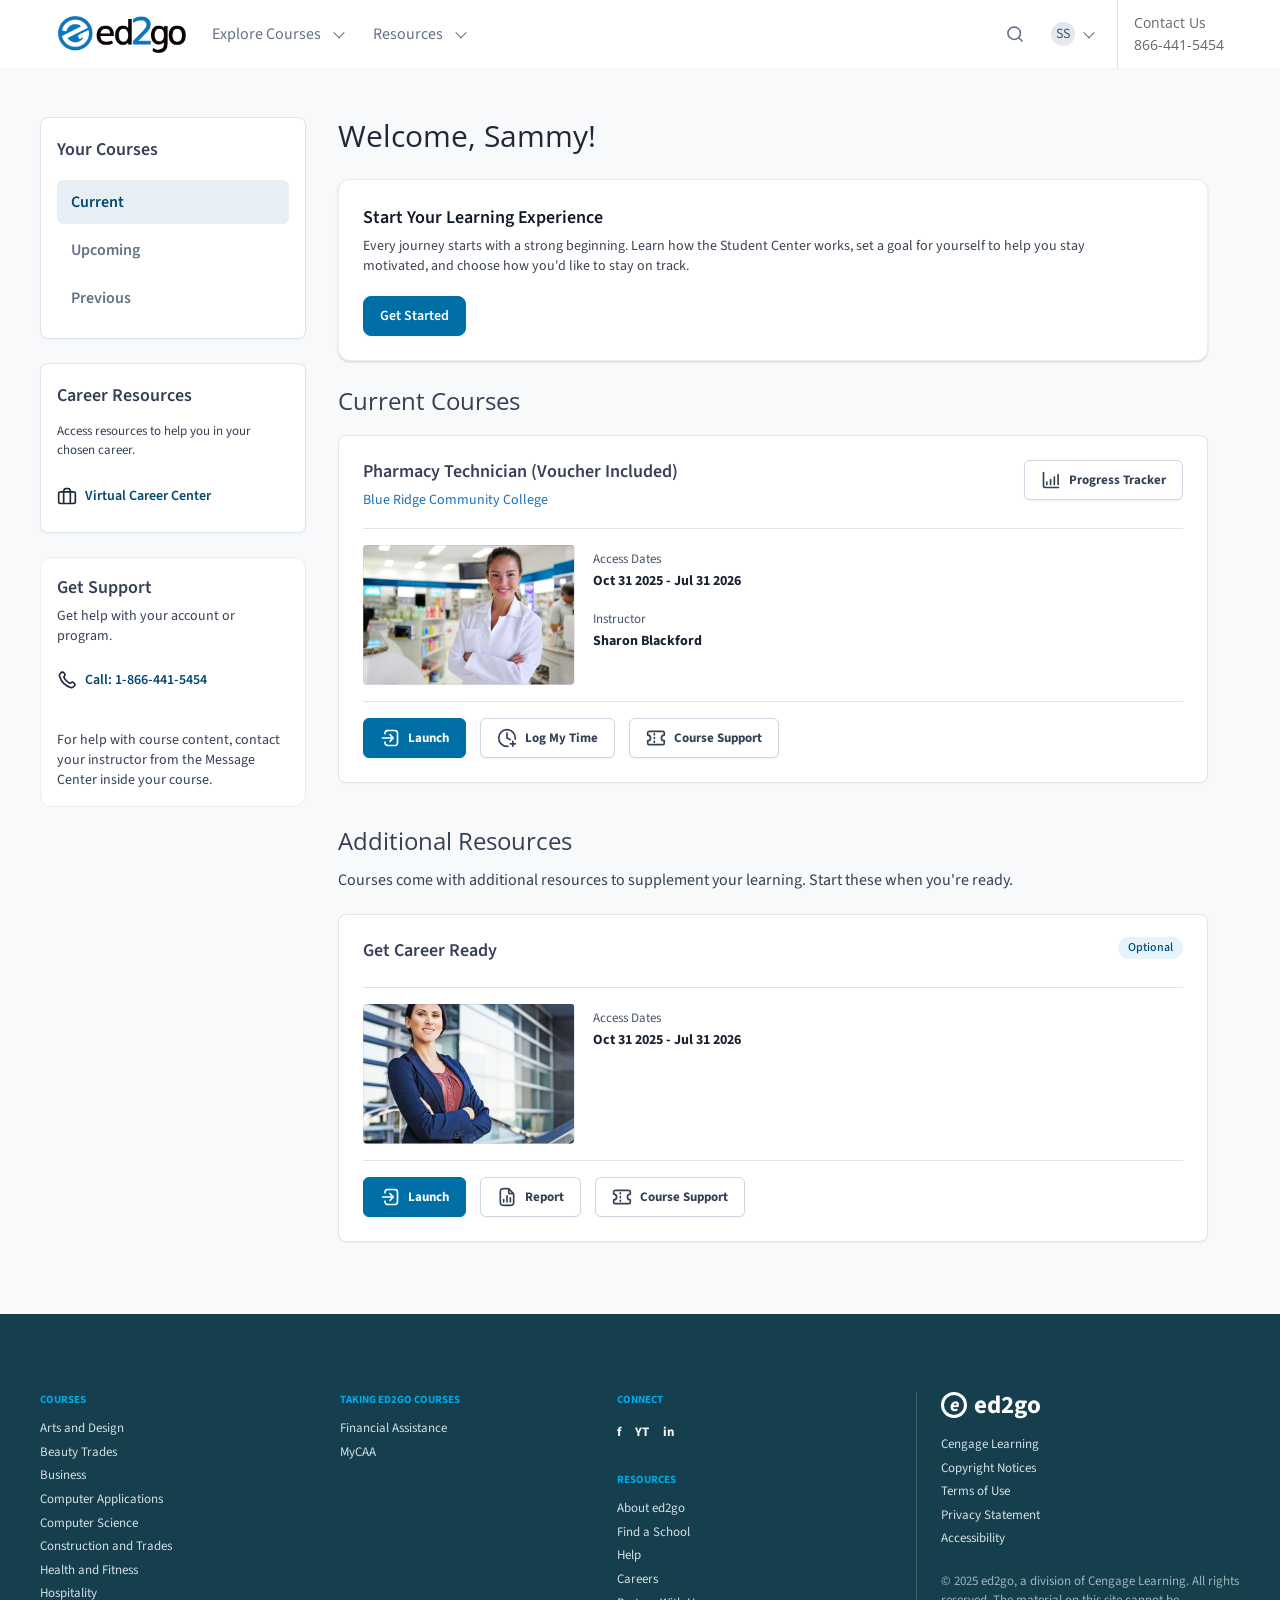
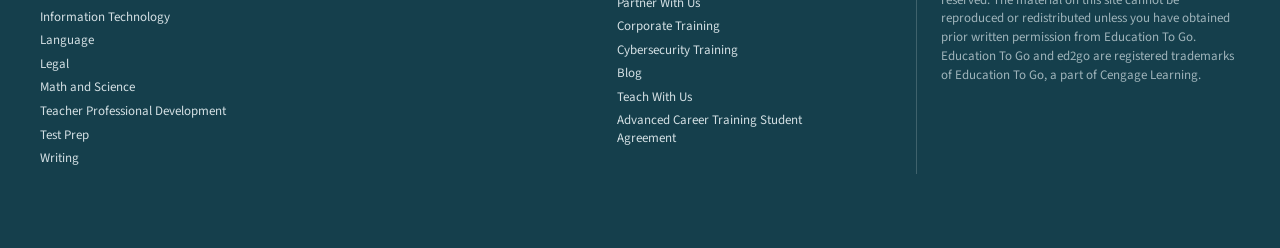
==== prototype-a/index.html @ 13433d90 "Use first name in home greeting" ====
<!doctype html>
<html lang="en">
  <head>
    <meta charset="utf-8">
    <meta name="viewport" content="width=device-width, initial-scale=1">
    <title>Student Center - Current Courses</title>
    <link rel="stylesheet" href="../assets/styles.css?v=20260616-support-ab-card-size">
  </head>
  <body data-prototype="a">
    <div id="app"></div>
    <script src="../assets/app.js?v=20260616-first-name-greeting"></script>
  </body>
</html>
---- assets/styles.css ----
@import url("https://fonts.googleapis.com/css2?family=Open+Sans:wght@400;500;600;700&family=Source+Sans+Pro:wght@400;600;700&display=swap");

:root {
  --blue-700: #006fa6;
  --blue-800: #005d8b;
  --blue-100: #e6f3fb;
  --ink: #1f2b3d;
  --muted: #5f6b7d;
  --line: #dfe5ec;
  --line-strong: #cdd6e1;
  --surface: #ffffff;
  --page: #f7f9fb;
  --footer: #153f4c;
  --footer-text: #d4e0e4;
  --font-source: "Source Sans Pro", "Segoe UI", Roboto, Helvetica, Arial, sans-serif;
  --font-open: "Open Sans", "Segoe UI", Roboto, Helvetica, Arial, sans-serif;
  --shadow: 0 1px 2px rgba(16, 24, 40, 0.04);
  font-family: var(--font-source);
  color: var(--ink);
}

* {
  box-sizing: border-box;
}

body {
  margin: 0;
  background: var(--page);
  color: var(--ink);
  font-family: var(--font-source);
  font-size: 14px;
  line-height: 20px;
}

a {
  color: inherit;
  text-decoration: none;
}

button,
a {
  -webkit-tap-highlight-color: transparent;
}

button {
  font: inherit;
}

svg {
  display: block;
  width: 20px;
  height: 20px;
  stroke: currentColor;
  stroke-width: 1.8;
  stroke-linecap: round;
  stroke-linejoin: round;
  vector-effect: non-scaling-stroke;
  fill: none;
}

.site-header {
  height: 69px;
  background: var(--surface);
  border-bottom: 1px solid #f2f4f7;
}

.site-header__inner {
  width: min(1200px, calc(100% - 32px));
  height: 100%;
  margin: 0 auto;
  padding: 0 16px;
  display: flex;
  align-items: center;
  gap: 24px;
}

.launcher__brand,
.footer-logo {
  display: inline-flex;
  align-items: center;
  gap: 7px;
}

.brand {
  width: 132px;
  height: 41px;
  display: inline-flex;
  align-items: center;
  flex: 0 0 auto;
}

.brand-logo {
  width: 132px;
  height: 41px;
  display: block;
  object-fit: contain;
}

.logo-mark {
  width: 32px;
  height: 32px;
  display: inline-grid;
  place-items: center;
  border: 3px solid #087cba;
  border-radius: 50%;
  color: #087cba;
  font-size: 24px;
  font-weight: 800;
  font-style: italic;
  line-height: 1;
}

.logo-word {
  display: inline-flex;
  align-items: baseline;
  color: #0f1720;
  font-size: 30px;
  letter-spacing: 0;
  line-height: 1;
}

.logo-word span {
  color: #087cba;
  font-weight: 700;
}

.top-nav {
  display: flex;
  align-items: center;
  gap: 24px;
}

.top-nav button {
  min-height: 32px;
  padding: 4px 0;
  display: inline-flex;
  align-items: center;
  gap: 8px;
  border: 0;
  background: transparent;
  color: #667085;
  font-family: var(--font-source);
  font-size: 16px;
  line-height: 24px;
  font-weight: 400;
  white-space: nowrap;
  cursor: pointer;
}

.chevron-down {
  position: relative;
  width: 20px;
  height: 20px;
  display: inline-block;
  flex: 0 0 20px;
}

.chevron-down::after {
  content: "";
  position: absolute;
  top: 50%;
  left: 50%;
  width: 7px;
  height: 7px;
  border-right: 1.6px solid currentColor;
  border-bottom: 1.6px solid currentColor;
  transform: translate(-50%, -65%) rotate(45deg);
}

.header-menu-button {
  width: 38px;
  height: 38px;
  display: none;
  place-items: center;
  flex: 0 0 auto;
  padding: 8px;
  border: 1px solid #d0d5dd;
  border-radius: 8px;
  background: #ffffff;
  color: #344054;
  box-shadow: 0 1px 2px rgba(16, 24, 40, 0.05);
  cursor: pointer;
}

.header-menu-button svg {
  width: 20px;
  height: 20px;
}

.header-actions {
  margin-left: auto;
  display: flex;
  align-items: center;
  gap: 18px;
  color: #667085;
}

.header-actions > button {
  width: 36px;
  height: 36px;
  display: grid;
  place-items: center;
  color: #5d6b82;
  background: transparent;
  border: 0;
  cursor: pointer;
}

.header-actions > button svg {
  width: 20px;
  height: 20px;
}

.account-trigger {
  width: auto;
  display: inline-flex;
  align-items: center;
  gap: 4px;
  padding: 4px 0;
}

.header-actions > .account-trigger {
  width: auto;
  display: inline-flex;
  padding: 4px 0;
}

.avatar {
  width: 24px;
  height: 24px;
  display: grid;
  place-items: center;
  border-radius: 999px;
  background: linear-gradient(180deg, rgba(185, 207, 225, 0.5), rgba(208, 213, 221, 0.5));
  color: #475467;
  font-family: var(--font-source);
  font-size: 14px;
  line-height: 20px;
  font-weight: 400;
}

.contact {
  min-height: 69px;
  padding-left: 16px;
  border-left: 1px solid #dee2e6;
  display: grid;
  align-content: center;
  gap: 2px;
  white-space: nowrap;
  color: rgba(0, 0, 0, 0.6);
  font-family: var(--font-open);
  font-size: 14px;
  line-height: 20px;
}

.contact a {
  color: rgba(0, 0, 0, 0.6);
}

.student-center {
  min-height: 1080px;
}

.student-center__inner {
  width: min(1200px, calc(100% - 32px));
  margin: 0 auto;
  padding: 48px 0 72px;
  display: grid;
  grid-template-columns: 266px minmax(0, 870px);
  gap: 32px;
  align-items: start;
}

.side-rail {
  display: grid;
  gap: 24px;
}

.side-card {
  background: var(--surface);
  border: 1px solid var(--line);
  border-radius: 8px;
  box-shadow: var(--shadow);
  padding: 18px 16px;
}

.side-card h2 {
  margin: 0 0 12px;
  font-family: var(--font-source);
  font-size: 18px;
  line-height: 28px;
  font-weight: 600;
  color: #344054;
}

.side-card p {
  margin: 0 0 18px;
  color: #344054;
  font-size: 13px;
  line-height: 1.45;
}

.side-card--support {
  border-color: #eaecf0;
  border-radius: 12px;
  padding: 16px;
  box-shadow: none;
}

.support-home-card {
  display: flex;
  flex-direction: column;
  gap: 32px;
  align-items: flex-start;
}

.support-home-card__intro {
  width: 100%;
  display: flex;
  flex-direction: column;
  gap: 16px;
  align-items: flex-start;
}

.support-home-card__copy {
  display: flex;
  flex-direction: column;
  gap: 4px;
}

.support-home-card h2 {
  margin: 0;
  color: #344054;
  font-family: var(--font-source);
  font-size: 18px;
  line-height: 28px;
  font-weight: 600;
}

.support-home-card p {
  margin: 0;
  color: #344054;
  font-family: var(--font-source);
  font-size: 14px;
  line-height: 20px;
}

.support-home-card .side-link {
  gap: 8px;
  min-height: 36px;
  padding: 8px 0;
  color: #004770;
  font-family: var(--font-source);
  font-size: 14px;
  line-height: 20px;
  font-weight: 600;
}

.support-home-card .side-link svg {
  width: 20px;
  height: 20px;
}

.course-tabs {
  display: grid;
  gap: 4px;
  margin-top: 16px;
}

.course-tabs a {
  min-height: 44px;
  display: flex;
  align-items: center;
  padding: 10px 14px;
  border-radius: 6px;
  color: #667085;
  font-family: var(--font-source);
  font-size: 16px;
  font-weight: 600;
  line-height: 24px;
  transition:
    background-color 0.16s ease,
    color 0.16s ease,
    box-shadow 0.16s ease;
}

.course-tabs a:hover,
.course-tabs a[aria-current="page"] {
  background: #e7eff5;
  color: #004770;
}

.course-tabs a:focus-visible {
  outline: 0;
  background: #ffffff;
  color: #667085;
  box-shadow: 0 0 0 4px #f4ebff;
}

.side-link {
  display: inline-flex;
  align-items: center;
  gap: 8px;
  min-height: 36px;
  color: #004770;
  font-family: var(--font-source);
  font-size: 14px;
  line-height: 20px;
  font-weight: 600;
}

.getting-started-card--responsive,
.responsive-course-tabs,
.responsive-side-cards {
  display: none;
}

.responsive-course-tabs {
  gap: 8px;
  align-items: center;
  padding: 4px;
  border: 1px solid #f2f4f7;
  border-radius: 8px;
  background: #f9fafb;
  overflow-x: auto;
}

.responsive-course-tabs a {
  flex: 0 0 auto;
  min-width: 0;
  min-height: 36px;
  display: flex;
  align-items: center;
  justify-content: center;
  padding: 8px 12px;
  border-radius: 6px;
  color: #667085;
  font-family: var(--font-source);
  font-size: 14px;
  font-weight: 600;
  line-height: 20px;
  white-space: nowrap;
  transition:
    background-color 0.16s ease,
    color 0.16s ease,
    box-shadow 0.16s ease;
}

.responsive-course-tabs a:hover {
  color: #344054;
}

.responsive-course-tabs a[aria-current="page"] {
  background: #ffffff;
  color: #344054;
  box-shadow:
    0 1px 2px rgba(16, 24, 40, 0.06),
    0 1px 3px rgba(16, 24, 40, 0.1);
}

.responsive-course-tabs a:focus-visible {
  outline: 3px solid rgba(11, 117, 187, 0.35);
  outline-offset: 2px;
}

.responsive-side-card {
  min-height: 136px;
  padding: 16px;
  display: grid;
  gap: 16px;
  align-content: start;
  border: 1px solid var(--line);
  border-radius: 8px;
  background: #ffffff;
  box-shadow: var(--shadow);
}

.responsive-side-card h2 {
  margin: 0 0 4px;
  color: #344054;
  font-family: var(--font-source);
  font-size: 18px;
  line-height: 28px;
  font-weight: 600;
}

.responsive-side-card p {
  margin: 0;
  color: #344054;
  line-height: 1.45;
}

.responsive-side-card--support {
  border-color: #eaecf0;
  border-radius: 12px;
  box-shadow: none;
}

.responsive-side-card--support .support-home-card h2 {
  margin: 0;
  line-height: 28px;
  font-weight: 600;
}

.responsive-side-card--support .support-home-card p {
  line-height: 20px;
}

.main-content h1 {
  margin: 0 0 24px;
  font-family: var(--font-open);
  font-size: 30px;
  line-height: 38px;
  font-weight: 400;
  letter-spacing: 0;
  color: #1d2939;
}

.content-section {
  margin-top: 20px;
}

.content-section h2 {
  margin: 0 0 18px;
  font-family: var(--font-open);
  font-size: 24px;
  line-height: 32px;
  font-weight: 400;
  letter-spacing: 0;
  color: #344054;
}

.content-section--resources {
  margin-top: 42px;
}

.section-copy {
  margin: -5px 0 24px;
  color: #344054;
  font-size: 16px;
}

.card-stack {
  display: grid;
  gap: 24px;
}

.empty-course-state {
  width: 100%;
  padding: 38px 0 16px;
  display: flex;
  flex-direction: column;
  align-items: center;
  text-align: center;
  color: #333333;
  font-family: var(--font-source);
}

.empty-course-state h3 {
  margin: 0;
  font-size: 20px;
  line-height: 30px;
  font-weight: 600;
  letter-spacing: 0;
}

.empty-course-state p {
  margin: 0;
  font-size: 16px;
  line-height: 24px;
  font-weight: 400;
  letter-spacing: 0;
}

.empty-course-state__link {
  margin-top: 16px;
  color: #004770;
  font-size: 14px;
  line-height: 20px;
  font-weight: 600;
}

.course-card {
  background: var(--surface);
  border: 1px solid var(--line);
  border-radius: 8px;
  box-shadow: var(--shadow);
  padding: 22px 24px 24px;
}

.course-card__header {
  min-height: 48px;
  display: flex;
  align-items: start;
  justify-content: space-between;
  gap: 18px;
  padding-bottom: 18px;
  border-bottom: 1px solid var(--line);
}

.course-card h3 {
  margin: 0 0 4px;
  font-family: var(--font-source);
  font-size: 18px;
  line-height: 28px;
  font-weight: 600;
  color: #344054;
}

.course-card__school {
  color: #1d70b8;
  font-size: 14px;
}

.course-card__body {
  display: grid;
  grid-template-columns: 212px minmax(0, 1fr);
  gap: 18px;
  padding: 16px 0;
  border-bottom: 1px solid var(--line);
}

.course-visual {
  width: 212px;
  height: 140px;
  border-radius: 4px;
  background-image: url("student-center-desktop.png");
  background-repeat: no-repeat;
  background-size: 1265px 1800px;
  box-shadow: inset 0 0 0 1px rgba(16, 24, 40, 0.08);
}

.photo-pharmacy {
  background-position: -402px -304px;
}

.photo-pet {
  background-position: -402px -625px;
}

.photo-career {
  background-position: -402px -1047px;
}

.course-meta {
  margin: 4px 0 0;
  display: grid;
  align-content: start;
  gap: 18px;
}

.course-meta__group dt {
  margin: 0 0 2px;
  color: #475467;
  font-size: 13px;
}

.course-meta__group dd {
  margin: 0;
  color: #182230;
  font-weight: 700;
}

.course-card__actions {
  padding-top: 16px;
  display: flex;
  align-items: center;
  flex-wrap: wrap;
  gap: 14px;
}

.button {
  min-height: 40px;
  display: inline-flex;
  align-items: center;
  justify-content: center;
  gap: 8px;
  padding: 0 16px;
  border: 1px solid var(--line-strong);
  border-radius: 6px;
  color: #344054;
  background: var(--surface);
  box-shadow: 0 1px 2px rgba(16, 24, 40, 0.06);
  font-size: 13px;
  font-weight: 700;
  white-space: nowrap;
  cursor: pointer;
}

.button--primary {
  border-color: var(--blue-700);
  background: var(--blue-700);
  color: #ffffff;
}

.button--primary:hover {
  background: var(--blue-800);
}

.course-card__utility {
  margin-top: 2px;
}

.badge {
  display: inline-flex;
  align-items: center;
  min-height: 22px;
  padding: 0 10px;
  border-radius: 999px;
  background: var(--blue-100);
  color: #004b73;
  font-size: 12px;
  font-weight: 500;
  white-space: nowrap;
}

.site-footer {
  background: var(--footer);
  color: var(--footer-text);
  padding: 78px 0 74px;
}

.site-footer__inner {
  width: min(1200px, calc(100% - 32px));
  margin: 0 auto;
  display: grid;
  grid-template-columns: 1.1fr 1fr 1.1fr 1.45fr;
  gap: 54px;
}

.footer-column,
.footer-legal {
  display: flex;
  flex-direction: column;
  align-items: flex-start;
}

.footer-column h2 {
  margin: 0 0 13px;
  color: #00a9e8;
  font-size: 11px;
  line-height: 1.4;
  text-transform: uppercase;
  letter-spacing: 0;
}

.footer-column a,
.footer-legal a {
  margin-bottom: 6px;
  color: var(--footer-text);
  font-size: 13px;
  line-height: 1.35;
}

.socials {
  display: flex;
  gap: 14px;
  margin: 4px 0 30px;
}

.socials a {
  margin: 0;
  color: #ffffff;
  font-weight: 700;
}

.footer-legal {
  padding-left: 24px;
  border-left: 1px solid rgba(255, 255, 255, 0.18);
}

.footer-logo {
  margin-bottom: 18px;
}

.footer-logo .logo-mark {
  width: 26px;
  height: 26px;
  border-color: #ffffff;
  color: #ffffff;
  font-size: 19px;
}

.footer-logo .logo-word {
  color: #ffffff;
  font-size: 25px;
}

.footer-logo .logo-word span {
  color: #ffffff;
}

.footer-legal p {
  margin: 18px 0 0;
  color: rgba(212, 224, 228, 0.72);
  font-size: 13px;
  line-height: 1.45;
}

.launcher-page {
  min-height: 100vh;
  background: var(--page);
}

.launcher {
  width: min(860px, calc(100% - 32px));
  min-height: 100vh;
  margin: 0 auto;
  padding: 64px 0;
  display: grid;
  align-content: center;
}

.launcher__brand {
  margin-bottom: 28px;
}

.launcher h1 {
  margin: 0 0 28px;
  font-size: 34px;
  line-height: 1.2;
  font-weight: 500;
  letter-spacing: 0;
}

.launcher-grid {
  display: grid;
  grid-template-columns: repeat(3, minmax(0, 1fr));
  gap: 18px;
}

.launcher-card {
  min-height: 150px;
  padding: 22px;
  border: 1px solid var(--line);
  border-radius: 8px;
  background: var(--surface);
  display: flex;
  flex-direction: column;
  justify-content: space-between;
  box-shadow: var(--shadow);
}

.launcher-card span {
  color: var(--blue-700);
  font-weight: 700;
}

.launcher-card strong {
  color: #27364a;
  font-size: 20px;
  line-height: 1.3;
}

.getting-started-card {
  margin: 0 0 24px;
  padding: 24px;
  background: var(--surface);
  border: 1px solid #eaecf0;
  border-radius: 12px;
  box-shadow:
    0 1px 3px rgba(16, 24, 40, 0.1),
    0 1px 2px rgba(16, 24, 40, 0.06);
  display: flex;
  flex-direction: column;
  align-items: flex-start;
  gap: 20px;
  overflow: hidden;
}

.getting-started-card--responsive {
  display: none;
}

.getting-started-card__copy {
  max-width: 762px;
}

.getting-started-card h3 {
  margin: 0 0 4px;
  color: #101828;
  font-size: 18px;
  line-height: 28px;
  font-weight: 600;
}

.getting-started-card p {
  margin: 0;
  color: #394452;
  font-size: 14px;
  line-height: 20px;
}

.getting-started-card .button {
  min-width: 100px;
  border-radius: 8px;
  font-size: 14px;
  font-weight: 600;
}

.button:disabled {
  border-color: #b9cfe1;
  background: #e7eff5;
  color: #7ca5bd;
  box-shadow: none;
  cursor: not-allowed;
}

.onboarding-actions .button {
  min-height: 44px;
  padding: 10px 16px;
  border-radius: 8px;
  box-shadow: 0 1px 2px rgba(16, 24, 40, 0.05);
  font-family: var(--font-source);
  font-size: 14px;
  line-height: 20px;
  font-weight: 600;
}

.onboarding-actions .button svg {
  width: 20px;
  height: 20px;
}

.onboarding-actions .button--primary {
  border-color: #005584;
  background: #006399;
  color: #ffffff;
}

.onboarding-actions .button--primary:hover:not(:disabled) {
  border-color: #004770;
  background: #004770;
}

.onboarding-actions .button--primary:focus-visible {
  outline: none;
  border-color: #005584;
  background: #005584;
  box-shadow:
    0 1px 2px rgba(16, 24, 40, 0.05),
    0 0 0 4px #f4ebff;
}

.onboarding-actions .button--primary:disabled {
  border-color: #99c0d6;
  background: #99c0d6;
  color: #ffffff;
  box-shadow: 0 1px 2px rgba(16, 24, 40, 0.05);
}

.onboarding-actions .button--secondary {
  border-color: #d0d5dd;
  background: #ffffff;
  color: #344054;
}

.onboarding-actions .button--secondary:hover:not(:disabled) {
  border-color: #d0d5dd;
  background: #f9fafb;
  color: #1d2939;
}

.onboarding-actions .button--secondary:focus-visible {
  outline: none;
  border-color: #d0d5dd;
  background: #ffffff;
  color: #344054;
  box-shadow:
    0 1px 2px rgba(16, 24, 40, 0.05),
    0 0 0 4px #f2f4f7;
}

.onboarding-actions .button--secondary:disabled {
  border-color: #eaecf0;
  background: #ffffff;
  color: #d0d5dd;
  box-shadow: 0 1px 2px rgba(16, 24, 40, 0.05);
}

.success-toast {
  position: fixed;
  top: 96px;
  left: 50%;
  z-index: 40;
  width: min(620px, calc(100% - 32px));
  min-height: 76px;
  transform: translateX(-50%);
  padding: 16px;
  border: 1px solid #6ce9a6;
  border-radius: 12px;
  background: #f6fef9;
  color: #027a48;
  box-shadow: none;
  display: grid;
  grid-template-columns: auto 1fr auto;
  gap: 12px;
  align-items: start;
  font-family: var(--font-source);
}

.success-toast__icon {
  width: 20px;
  height: 20px;
  display: grid;
  place-items: center;
  color: #039855;
}

.success-toast__icon svg {
  width: 20px;
  height: 20px;
}

.success-toast__content {
  display: grid;
  gap: 4px;
  min-width: 0;
}

.success-toast strong {
  display: block;
  font-size: 14px;
  line-height: 20px;
  font-weight: 600;
  letter-spacing: 0;
}

.success-toast p {
  margin: 0;
  color: #027a48;
  font-size: 14px;
  line-height: 20px;
  font-weight: 400;
  letter-spacing: 0;
}

.success-toast button {
  width: 20px;
  height: 20px;
  padding: 0;
  display: grid;
  place-items: center;
  border-radius: 8px;
  border: 0;
  background: transparent;
  color: #039855;
  cursor: pointer;
}

.success-toast button svg {
  width: 20px;
  height: 20px;
}

.onboarding-shell {
  min-height: 820px;
  background: #f9fafb;
}

.onboarding-shell__inner {
  width: min(1200px, calc(100% - 32px));
  margin: 0 auto;
  padding: 32px 0 72px;
  display: grid;
  justify-items: center;
}

.progress-steps {
  width: min(992px, 100%);
  min-height: 78px;
  margin: 0 0 28px;
  padding: 0;
  list-style: none;
  display: grid;
  grid-template-columns: repeat(3, minmax(0, 1fr));
}

.progress-steps li {
  position: relative;
  display: grid;
  justify-items: center;
  gap: 12px;
  color: #344054;
  font-size: 14px;
  font-weight: 600;
  line-height: 20px;
  text-align: center;
}

.progress-steps li:not(:last-child)::after {
  content: "";
  position: absolute;
  top: 11px;
  left: calc(50% + 12px);
  right: calc(-50% + 12px);
  height: 2px;
  background: #eaecf0;
}

.progress-steps li.is-complete:not(:last-child)::after {
  background: #005584;
}

.progress-steps__marker {
  position: relative;
  z-index: 1;
  width: 24px;
  height: 24px;
  display: grid;
  place-items: center;
  border: 0;
  border-radius: 50%;
  background: #f2f4f7;
  overflow: hidden;
  color: transparent;
  font-size: 0;
  line-height: 1;
}

.progress-steps__marker::before {
  content: "";
  width: 8px;
  height: 8px;
  border-radius: 50%;
  background: #ffffff;
}

.progress-steps__marker svg {
  width: 14px;
  height: 14px;
}

.progress-steps li:hover .progress-steps__marker {
  background: #eaecf0;
}

.progress-steps .is-current {
  color: #004770;
}

.progress-steps .is-current .progress-steps__marker {
  background: #005584;
}

.progress-steps .is-current .progress-steps__marker::before {
  background: #ffffff;
}

.progress-steps .is-current:hover .progress-steps__marker {
  background: #004770;
}

.progress-steps .is-complete .progress-steps__marker {
  background: #005584;
  color: #ffffff;
}

.progress-steps .is-complete:hover .progress-steps__marker {
  background: #004770;
}

.progress-steps .is-complete .progress-steps__marker::before {
  content: none;
}

.onboarding-panel {
  width: 100%;
  display: grid;
  justify-items: center;
  text-align: center;
}

.onboarding-panel--wide {
  max-width: 900px;
}

.onboarding-panel--support {
  max-width: 900px;
}

.onboarding-panel h1 {
  margin: 0 0 12px;
  color: #1d2939;
  font-family: var(--font-open);
  font-size: 30px;
  line-height: 38px;
  font-weight: 400;
  letter-spacing: 0;
}

.onboarding-lede {
  max-width: 760px;
  margin: 0;
  color: #344054;
  font-family: var(--font-source);
  font-size: 18px;
  line-height: 26px;
}

.video-frame {
  width: min(400px, 100%);
  aspect-ratio: 16 / 9;
  margin: 40px 0 0;
  overflow: hidden;
  border-radius: 8px;
  background: #101828;
  box-shadow: 0 10px 28px rgba(16, 24, 40, 0.16);
}

.video-frame video {
  width: 100%;
  height: 100%;
  display: block;
  object-fit: cover;
}

.onboarding-actions {
  margin-top: 34px;
  display: flex;
  align-items: center;
  justify-content: center;
  gap: 16px;
}

.onboarding-actions .button {
  min-width: 200px;
}

.onboarding-actions--paired {
  display: grid;
  grid-template-columns: repeat(2, 200px);
}

.onboarding-actions--single .button {
  width: 200px;
}

.text-button {
  margin-top: 18px;
  border: 0;
  background: transparent;
  color: #004b73;
  font-weight: 700;
  cursor: pointer;
}

.goal-fieldset {
  width: min(736px, 100%);
  margin: 34px auto 0;
  padding: 0;
  border: 0;
}

.goal-fieldset legend {
  margin: 0 0 16px;
  color: #344054;
  font-size: 18px;
  font-weight: 400;
  text-align: center;
}

.goal-options {
  display: grid;
  grid-template-columns: repeat(3, minmax(0, 1fr));
  gap: 16px;
}

.goal-chip {
  display: flex;
  align-items: center;
  justify-content: flex-start;
  min-height: 50px;
  padding: 12px 20px;
  border: 1px solid #d0d5dd;
  border-radius: 24px;
  background: #ffffff;
  box-shadow: 0 1px 2px rgba(16, 24, 40, 0.05);
  color: #344054;
  font-family: var(--font-source);
  font-size: 16px;
  font-weight: 600;
  line-height: 24px;
  text-align: left;
  cursor: pointer;
}

.goal-chip:hover {
  border-color: #d0d5dd;
  background: #f2f4f7;
  color: #344054;
}

.goal-chip.is-selected {
  border-color: #98a2b3;
  background: #d0d5dd;
  color: #344054;
}

.goal-other {
  width: min(600px, 100%);
  margin: 24px auto 0;
  text-align: left;
}

.goal-other label {
  display: block;
  margin-bottom: 6px;
  color: #344054;
  font-size: 14px;
  font-weight: 700;
  line-height: 20px;
}

.goal-other textarea {
  width: 100%;
  height: 72px;
  min-height: 72px;
  padding: 12px 14px;
  resize: none;
  border: 1px solid #d0d5dd;
  border-radius: 8px;
  background: #ffffff;
  box-shadow: 0 1px 2px rgba(16, 24, 40, 0.05);
  color: #1d2939;
  font: inherit;
  line-height: 24px;
  transition:
    border-color 0.16s ease,
    box-shadow 0.16s ease;
}

.goal-other.is-error textarea {
  border-color: #fda29b;
}

.goal-other p {
  margin: 6px 0 0;
  color: #667085;
  font-size: 14px;
  line-height: 20px;
}

.goal-other.is-error p {
  color: #f04438;
}

.support-card {
  width: min(900px, 100%);
  margin-top: 34px;
  min-height: 390px;
  padding: 28px 24px;
  display: grid;
  grid-template-columns: minmax(0, 1fr) minmax(300px, 340px);
  gap: 40px;
  align-items: center;
  border: 1px solid #eaecf0;
  border-radius: 12px;
  background: #ffffff;
  text-align: left;
}

.support-card__copy {
  min-height: 334px;
  display: flex;
  flex-direction: column;
}

.support-card h2 {
  margin: 0;
  color: #344054;
  font-family: var(--font-open);
  font-size: 20px;
  line-height: 30px;
  font-weight: 400;
}

.support-categories {
  margin: 24px 0 0;
  padding: 0;
  list-style: none;
  display: grid;
  grid-template-columns: repeat(4, minmax(0, 1fr));
}

.support-categories li {
  min-height: 86px;
  display: flex;
  flex-direction: column;
  align-items: center;
  justify-content: flex-start;
  gap: 10px;
  padding: 0 16px;
  border-right: 1px solid #d0d5dd;
  color: #344054;
  text-align: center;
}

.support-categories li:last-child {
  border-right: 0;
}

.support-categories span {
  width: 44px;
  height: 44px;
  display: grid;
  place-items: center;
  color: #006399;
  flex: 0 0 auto;
}

.support-categories svg {
  width: 42px;
  height: 42px;
}

.support-categories strong {
  color: #344054;
  font-family: var(--font-open);
  font-size: 16px;
  font-weight: 400;
  line-height: 24px;
}

.consent-row {
  margin-top: auto;
  display: grid;
  grid-template-columns: auto 1fr;
  gap: 12px;
  color: #344054;
  font-family: var(--font-source);
  font-size: 16px;
  font-weight: 700;
  line-height: 24px;
}

.consent-row input {
  width: 16px;
  height: 16px;
  margin-top: 4px;
  accent-color: var(--blue-700);
}

.consent-fine-print {
  margin: 8px 0 0 28px;
  max-width: 520px;
  color: #344054;
  font-family: var(--font-source);
  font-size: 12px;
  line-height: 20px;
}

.consent-fine-print span,
.support-choice-fine-print span {
  color: #006399;
}

.support-card__image {
  width: 100%;
  max-width: 340px;
  aspect-ratio: 1;
  display: grid;
  place-items: center;
  justify-self: end;
}

.support-card__image img {
  width: 100%;
  height: 100%;
  display: block;
  object-fit: contain;
}

.onboarding-lede--support-choice {
  max-width: 790px;
}

.support-choice-layout {
  width: min(900px, 100%);
  margin-top: 36px;
  padding-bottom: 24px;
  display: grid;
  grid-template-columns: minmax(0, 528px) minmax(260px, 320px);
  gap: 24px;
  align-items: center;
  justify-content: center;
  text-align: left;
}

.support-choice-list {
  display: grid;
  gap: 16px;
}

.support-choice-card {
  position: relative;
  width: 100%;
  min-height: 298px;
  padding: 16px;
  display: flex;
  align-items: flex-start;
  gap: 16px;
  border: 2px solid transparent;
  border-radius: 12px;
  background: #ffffff;
  box-shadow: inset 0 0 0 1px #eaecf0;
  color: #344054;
  text-align: left;
  cursor: pointer;
}

.support-choice-card__input {
  position: absolute;
  top: 16px;
  right: 16px;
  width: 20px;
  height: 20px;
  margin: 0;
  opacity: 0;
}

.support-choice-card--compact {
  min-height: 92px;
}

.support-choice-card__copy {
  min-width: 0;
  flex: 1 1 auto;
  display: grid;
  gap: 12px;
}

.support-choice-card__title {
  color: #344054;
  font-size: 20px;
  font-weight: 600;
  line-height: 30px;
}

.support-choice-card__body,
.support-choice-card__prompt {
  color: #344054;
  font-size: 16px;
  font-weight: 400;
  line-height: 24px;
}

.support-choice-card__prompt {
  margin-top: 4px;
}

.support-choice-benefits {
  margin: 0;
  padding: 0;
  list-style: none;
  display: grid;
  grid-template-columns: repeat(2, max-content);
  gap: 12px 32px;
}

.support-choice-benefit {
  min-width: 0;
  display: flex;
  align-items: center;
  gap: 8px;
  color: #344054;
  font-size: 14px;
  line-height: 20px;
  white-space: nowrap;
}

.support-choice-benefit span {
  width: 28px;
  height: 28px;
  display: grid;
  place-items: center;
  color: #006399;
  flex: 0 0 auto;
}

.support-choice-benefit svg {
  width: 28px;
  height: 28px;
}

.support-choice-benefit strong {
  font-weight: 400;
}

.support-choice-fine-print {
  color: #344054;
  font-size: 12px;
  line-height: 18px;
}

.support-choice-radio {
  position: relative;
  width: 20px;
  height: 20px;
  flex: 0 0 20px;
  border: 1px solid #d0d5dd;
  border-radius: 50%;
  background: #ffffff;
}

.support-choice-card__input:focus-visible + .support-choice-radio {
  outline: 3px solid rgba(11, 117, 187, 0.35);
  outline-offset: 3px;
}

.support-choice-card:hover {
  border-color: #99c0d6;
  box-shadow: none;
}

.support-choice-card:hover .support-choice-radio {
  border-color: #005584;
  background: #b9cfe1;
}

.support-choice-card.is-selected {
  border-width: 3px;
  border-color: #006399;
  box-shadow: none;
}

.support-choice-card.is-selected .support-choice-radio {
  border-color: #005584;
  background: #e7eff5;
}

.support-choice-card.is-selected .support-choice-radio::after {
  content: "";
  position: absolute;
  inset: 5px;
  border-radius: 50%;
  background: #005584;
}

.support-choice-visual {
  width: 100%;
  max-width: 320px;
  aspect-ratio: 320 / 343;
  display: grid;
  place-items: center;
}

.support-choice-visual img {
  width: 100%;
  height: 100%;
  display: block;
  object-fit: contain;
}

.modal-backdrop {
  position: fixed;
  inset: 0;
  z-index: 50;
  padding: 24px;
  display: grid;
  place-items: center;
  background: rgba(16, 24, 40, 0.45);
}

.decision-modal {
  width: min(400px, 100%);
  padding: 24px;
  border-radius: 12px;
  background: #ffffff;
  box-shadow:
    0 20px 24px -4px rgba(16, 24, 40, 0.08),
    0 8px 8px -4px rgba(16, 24, 40, 0.03);
  text-align: center;
}

.decision-modal__icon {
  width: 48px;
  height: 48px;
  margin: 0 auto 16px;
  display: grid;
  place-items: center;
  box-sizing: border-box;
  border: 8px solid #e7eff5;
  border-radius: 50%;
  background: #b9cfe1;
  color: #004770;
}

.decision-modal__icon svg {
  width: 24px;
  height: 24px;
}

.decision-modal h2 {
  margin: 0 0 4px;
  color: #101828;
  font-family: var(--font-source);
  font-size: 18px;
  line-height: 28px;
  font-weight: 600;
}

.decision-modal p {
  margin: 0;
  color: #394452;
  font-family: var(--font-source);
  font-size: 14px;
  line-height: 20px;
}

.decision-modal__actions {
  margin-top: 32px;
  display: grid;
  gap: 12px;
}

.decision-modal__actions .button {
  width: 100%;
  min-height: 44px;
  justify-content: center;
  padding: 10px 18px;
  font-size: 16px;
  line-height: 24px;
}

:focus-visible {
  outline: 3px solid rgba(11, 117, 187, 0.35);
  outline-offset: 3px;
}

@media (max-width: 980px) {
  .site-header {
    height: 69px;
  }

  .site-header__inner {
    width: min(750px, calc(100% - 84px));
    min-height: 69px;
    padding: 0 16px;
    flex-wrap: nowrap;
    gap: 16px;
  }

  .top-nav,
  .contact {
    display: none;
  }

  .header-menu-button {
    display: grid;
  }

  .header-actions {
    width: auto;
    margin-left: auto;
    justify-content: flex-end;
    gap: 8px;
  }

  .student-center__inner {
    width: min(750px, calc(100% - 84px));
    padding: 16px 0 48px;
    display: block;
  }

  .side-rail,
  .getting-started-card--desktop {
    display: none;
  }

  .main-content h1 {
    margin: 0;
  }

  .getting-started-card--responsive {
    display: flex;
    flex-direction: column;
    align-items: flex-start;
    margin: 16px 0 24px;
  }

  .getting-started-card--responsive .button {
    width: auto;
    min-width: 100px;
  }

  .getting-started-card h3 {
    font-size: 18px;
    line-height: 28px;
  }

  .getting-started-card p {
    font-size: 14px;
    line-height: 20px;
  }

  .responsive-course-tabs {
    display: flex;
    margin: 0 0 24px;
  }

  .main-content h1 + .responsive-course-tabs {
    margin-top: 24px;
  }

  .content-section {
    margin-top: 0;
  }

  .content-section h2 {
    margin-bottom: 18px;
    font-size: 20px;
  }

  .responsive-side-cards {
    display: grid;
    gap: 24px;
    margin-top: 16px;
    padding-top: 24px;
    border-top: 1px solid var(--line);
  }

  .onboarding-shell__inner {
    width: min(750px, calc(100% - 84px));
    padding: 32px 0 48px;
  }

  .onboarding-panel h1 {
    font-size: 30px;
    line-height: 38px;
    font-weight: 400;
  }

  .onboarding-lede {
    max-width: 718px;
    font-size: 18px;
    line-height: 26px;
  }

  .goal-fieldset {
    margin-top: 32px;
  }

  .support-card {
    width: min(718px, 100%);
    min-height: auto;
    padding: 28px;
    grid-template-columns: 1fr;
    gap: 28px;
  }

  .support-card__copy {
    min-height: auto;
  }

  .support-card h2 {
    font-size: 20px;
    line-height: 30px;
  }

  .support-categories {
    margin-top: 24px;
  }

  .support-categories li {
    min-height: 86px;
    gap: 10px;
    padding: 0 14px;
  }

  .support-categories span {
    width: 44px;
    height: 44px;
  }

  .support-categories svg {
    width: 42px;
    height: 42px;
  }

  .support-categories strong {
    font-size: 16px;
    line-height: 24px;
  }

  .consent-row {
    margin-top: 32px;
    font-size: 16px;
    line-height: 24px;
  }

  .consent-row input {
    width: 16px;
    height: 16px;
    margin-top: 4px;
  }

  .consent-fine-print {
    margin-left: 28px;
    font-size: 12px;
    line-height: 20px;
  }

  .support-card__image {
    max-width: 320px;
    justify-self: center;
  }

  .support-choice-layout {
    width: min(528px, 100%);
    grid-template-columns: 1fr;
    justify-items: center;
  }

  .support-choice-list {
    width: 100%;
  }

  .support-choice-visual {
    max-width: 329px;
  }

  .site-footer__inner {
    width: min(720px, calc(100% - 84px));
    grid-template-columns: repeat(3, minmax(0, 1fr));
    gap: 36px;
  }

  .footer-legal {
    grid-column: 1 / -1;
    padding-left: 0;
    border-left: 0;
  }
}

@media (max-width: 440px) {
  body {
    font-size: 14px;
  }

  .site-header__inner,
  .student-center__inner,
  .onboarding-shell__inner,
  .site-footer__inner {
    width: calc(100% - 32px);
  }

  .site-header__inner {
    width: 100%;
    padding: 0 16px;
  }

  .brand,
  .brand-logo {
    width: 88px;
    height: 27px;
  }

  .logo-mark {
    width: 24px;
    height: 24px;
    border-width: 2px;
    font-size: 18px;
  }

  .logo-word {
    font-size: 22px;
  }

  .header-actions > a {
    font-size: 13px;
  }

  .student-center__inner {
    padding-top: 8px;
  }

  .main-content h1 {
    padding: 8px 0;
    font-size: 24px;
    line-height: 32px;
  }

  .main-content h1 + .responsive-course-tabs {
    margin-top: 32px;
  }

  .getting-started-card {
    border-radius: 12px;
    padding: 24px;
  }

  .getting-started-card--responsive {
    align-items: flex-start;
    margin: 8px 0 24px;
  }

  .getting-started-card h3 {
    font-size: 18px;
    line-height: 28px;
  }

  .getting-started-card p {
    font-size: 14px;
    line-height: 20px;
  }

  .getting-started-card--responsive .button,
  .responsive-side-card .side-link,
  .decision-modal__actions .button {
    width: 100%;
  }

  .course-card {
    padding: 16px;
  }

  .course-card__header,
  .course-card__body {
    grid-template-columns: 1fr;
    display: grid;
  }

  .course-card__header {
    justify-items: start;
  }

  .course-card h3 {
    font-size: 18px;
    line-height: 28px;
  }

  .course-visual {
    width: 100%;
    height: auto;
    aspect-ratio: 318 / 212;
    background-size: 2142px 3047px;
  }

  .photo-pharmacy {
    background-position: -681px -515px;
  }

  .photo-pet {
    background-position: -681px -1058px;
  }

  .photo-career {
    background-position: -681px -1773px;
  }

  .button {
    width: 100%;
  }

  .getting-started-card .button {
    width: auto;
  }

  .course-card__actions {
    display: grid;
    gap: 10px;
  }

  .success-toast {
    top: 16px;
  }

  .onboarding-shell__inner {
    padding: 32px 0 48px;
  }

  .progress-steps {
    width: 100%;
    margin-bottom: 16px;
  }

  .progress-steps li {
    font-size: 12px;
  }

  .progress-steps li:not(:last-child)::after {
    left: calc(50% + 12px);
    right: calc(-50% + 12px);
  }

  .onboarding-panel h1 {
    font-size: 24px;
    line-height: 32px;
  }

  .onboarding-lede {
    font-size: 16px;
    line-height: 24px;
  }

  .video-frame {
    width: min(329px, 100%);
    margin-top: 32px;
  }

  .goal-fieldset {
    margin-top: 24px;
  }

  .goal-fieldset legend {
    margin-bottom: 16px;
    font-size: 16px;
    line-height: 24px;
  }

  .goal-options {
    grid-template-columns: repeat(2, minmax(0, 1fr));
    gap: 8px 10px;
  }

  .goal-chip {
    min-height: 50px;
    padding: 12px 20px;
    white-space: normal;
  }

  .goal-other {
    width: 100%;
  }

  .onboarding-actions {
    width: 100%;
    margin-top: 24px;
  }

  .onboarding-actions .button {
    min-width: 0;
  }

  .onboarding-actions--paired {
    grid-template-columns: repeat(2, minmax(0, 1fr));
  }

  .onboarding-actions--single .button {
    width: 200px;
  }

  .support-card {
    width: 100%;
    padding: 16px;
    gap: 24px;
  }

  .support-card h2 {
    font-size: 18px;
    line-height: 26px;
  }

  .support-categories {
    margin-top: 24px;
    grid-template-columns: repeat(2, minmax(0, 1fr));
    row-gap: 20px;
  }

  .support-categories li {
    min-height: 104px;
    gap: 10px;
    padding: 0 10px;
    border-right: 0;
  }

  .support-categories li:nth-child(odd) {
    border-right: 1px solid #d0d5dd;
  }

  .support-categories span {
    width: 52px;
    height: 52px;
  }

  .support-categories svg {
    width: 44px;
    height: 44px;
  }

  .support-categories strong {
    font-size: 16px;
    line-height: 24px;
  }

  .consent-row {
    margin-top: 28px;
    gap: 12px;
    font-size: 16px;
    line-height: 24px;
  }

  .consent-row input {
    width: 20px;
    height: 20px;
    margin-top: 3px;
  }

  .consent-fine-print {
    margin-left: 32px;
    font-size: 14px;
    line-height: 22px;
  }

  .support-card__image {
    order: 2;
    max-width: 300px;
    justify-self: center;
  }

  .support-card__image img {
    width: 100%;
    height: 100%;
  }

  .support-choice-layout {
    margin-top: 32px;
    padding-bottom: 0;
    gap: 16px;
  }

  .support-choice-card {
    min-height: auto;
    padding: 16px;
  }

  .support-choice-card__copy {
    gap: 10px;
  }

  .support-choice-card__title {
    font-size: 18px;
    line-height: 26px;
  }

  .support-choice-card__body,
  .support-choice-card__prompt {
    font-size: 15px;
    line-height: 22px;
  }

  .support-choice-benefits {
    grid-template-columns: 1fr;
    gap: 10px;
  }

  .support-choice-benefit {
    white-space: normal;
  }

  .support-choice-visual {
    order: 2;
  }

  .site-footer {
    padding: 36px 0;
  }

  .site-footer__inner,
  .launcher-grid {
    grid-template-columns: 1fr;
  }

  .modal-backdrop {
    padding: 16px;
  }
}

@media (max-width: 360px) {
  .responsive-course-tabs a {
    padding: 8px 10px;
  }
}
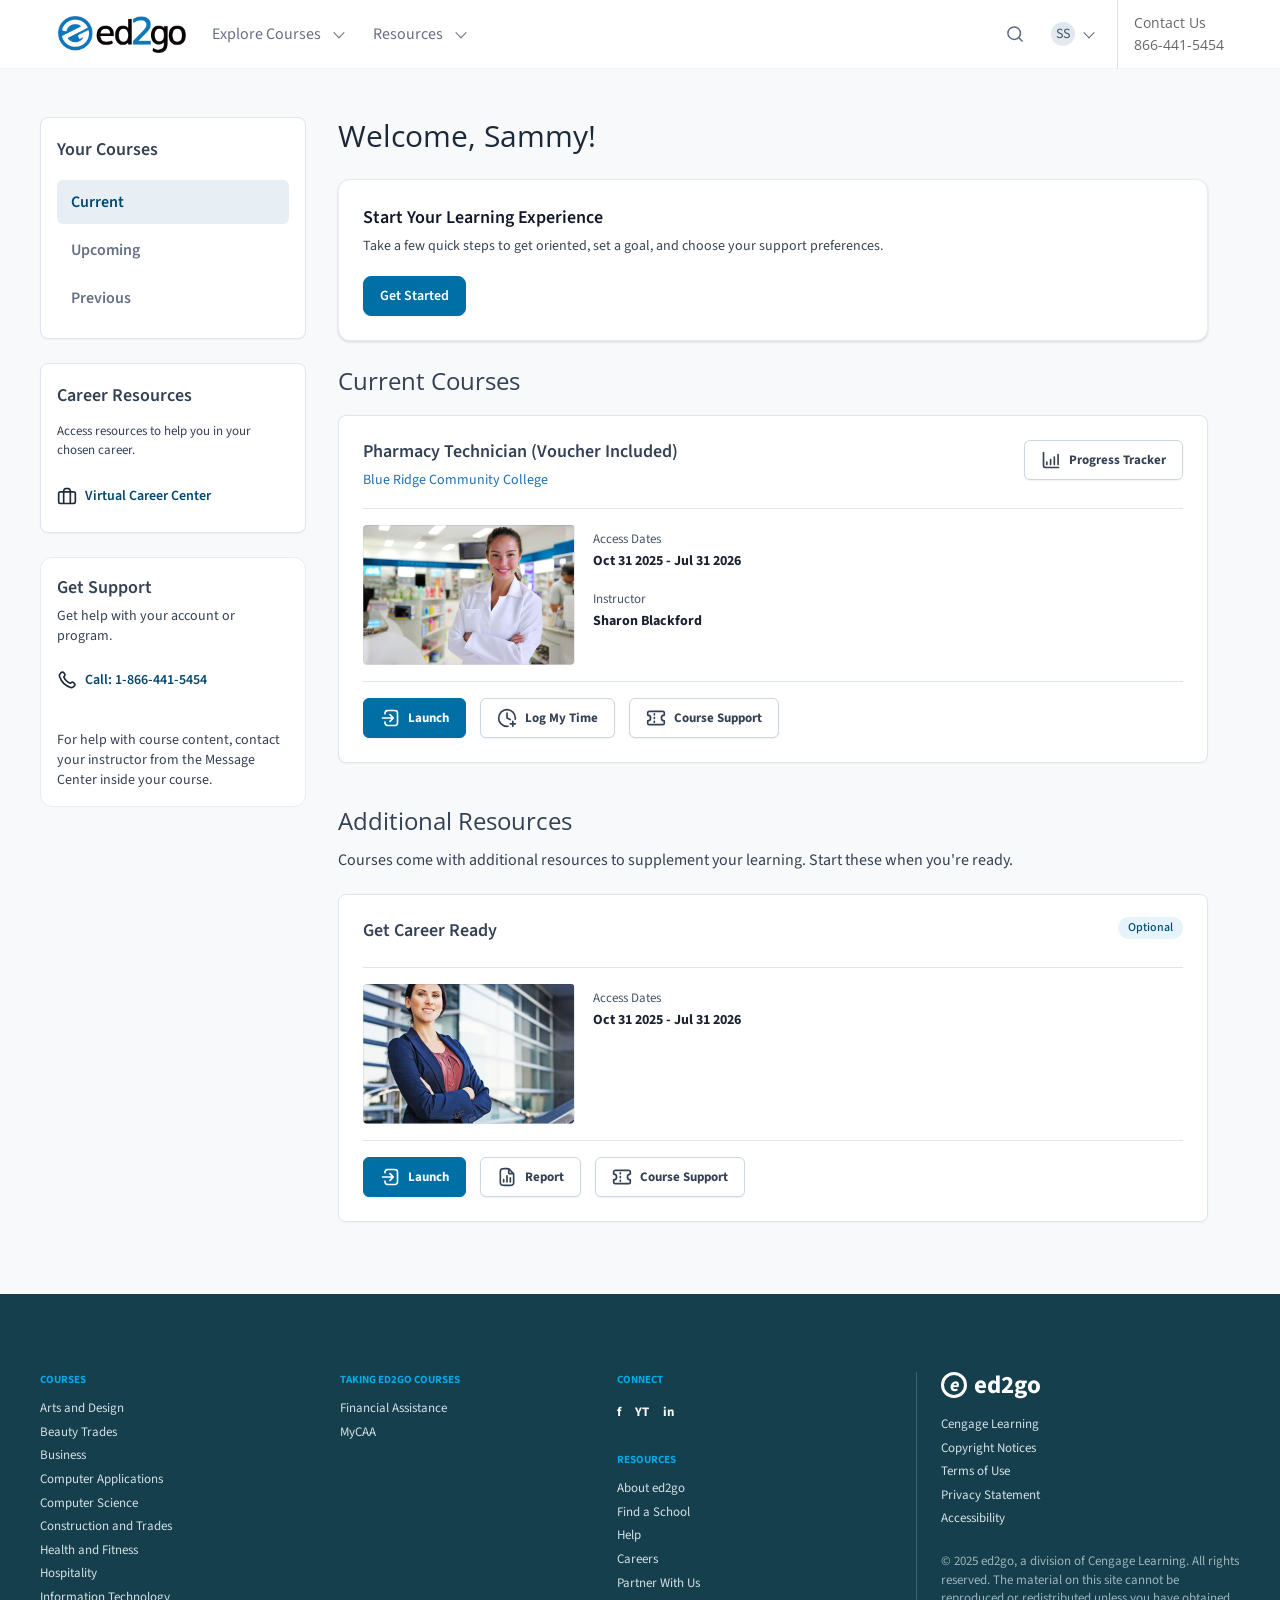
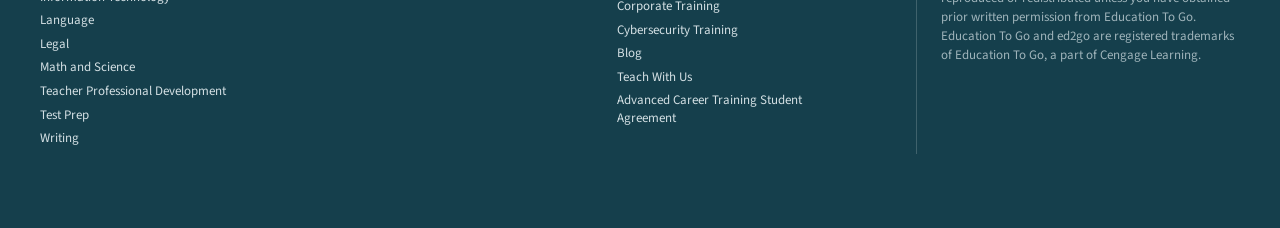
==== commit 91b0e7cf: "Update home onboarding tile copy" ====
--- a/prototype-a/index.html
+++ b/prototype-a/index.html
@@ -4,10 +4,10 @@
     <meta charset="utf-8">
     <meta name="viewport" content="width=device-width, initial-scale=1">
     <title>Student Center - Current Courses</title>
-    <link rel="stylesheet" href="../assets/styles.css?v=20260616-support-ab-card-size">
+    <link rel="stylesheet" href="../assets/styles.css?v=20260617-responsive-tabs-fill">
   </head>
   <body data-prototype="a">
     <div id="app"></div>
-    <script src="../assets/app.js?v=20260616-first-name-greeting"></script>
+    <script src="../assets/app.js?v=20260617-get-started-tile-copy"></script>
   </body>
 </html>
--- a/assets/styles.css
+++ b/assets/styles.css
@@ -416,17 +416,19 @@
 }
 
 .responsive-course-tabs {
-  gap: 8px;
+  width: 100%;
+  grid-template-columns: repeat(3, minmax(0, 1fr));
+  gap: 0;
   align-items: center;
   padding: 4px;
   border: 1px solid #f2f4f7;
   border-radius: 8px;
   background: #f9fafb;
-  overflow-x: auto;
+  overflow: hidden;
 }
 
 .responsive-course-tabs a {
-  flex: 0 0 auto;
+  width: 100%;
   min-width: 0;
   min-height: 36px;
   display: flex;
@@ -1241,7 +1243,7 @@
   border: 0;
   background: transparent;
   color: #004b73;
-  font-weight: 700;
+  font-weight: 600;
   cursor: pointer;
 }
 
@@ -1430,7 +1432,7 @@
   color: #344054;
   font-family: var(--font-source);
   font-size: 16px;
-  font-weight: 700;
+  font-weight: 600;
   line-height: 24px;
 }
 
@@ -1795,7 +1797,7 @@
   }
 
   .responsive-course-tabs {
-    display: flex;
+    display: grid;
     margin: 0 0 24px;
   }
 
